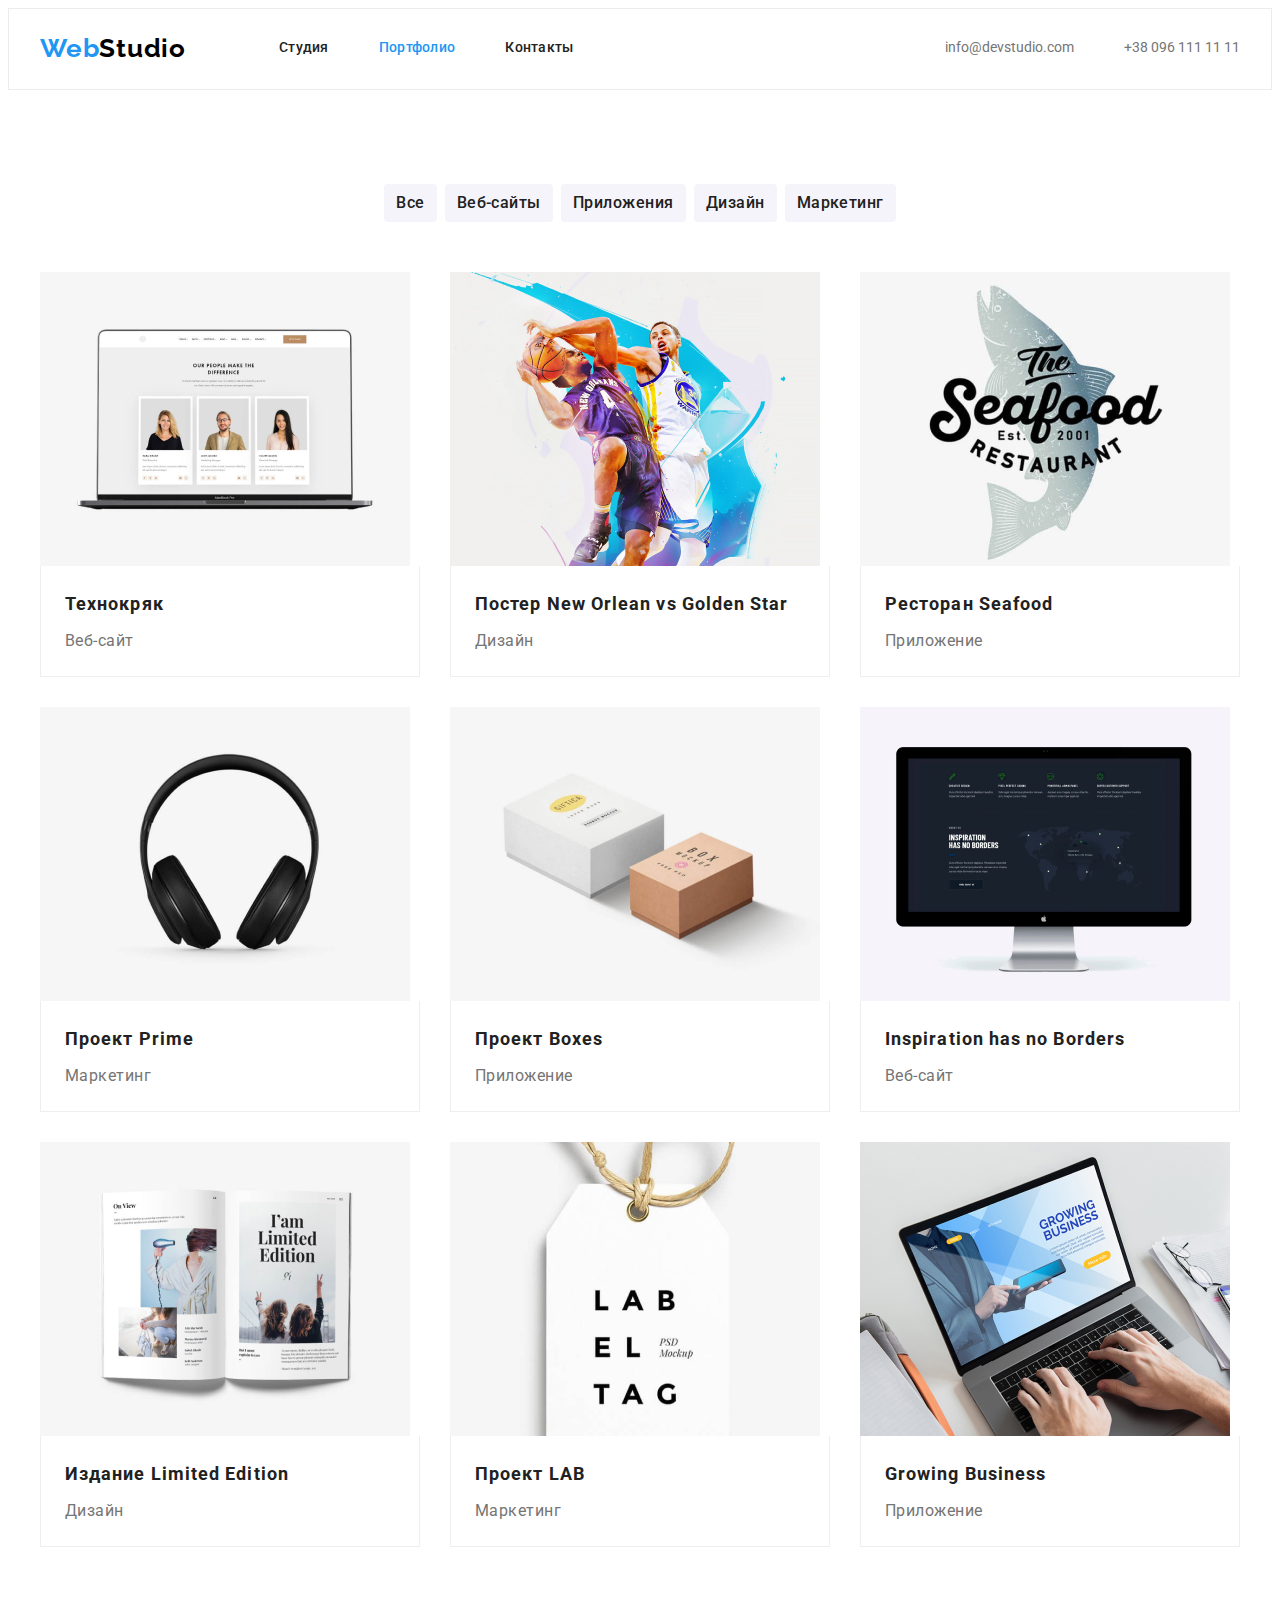
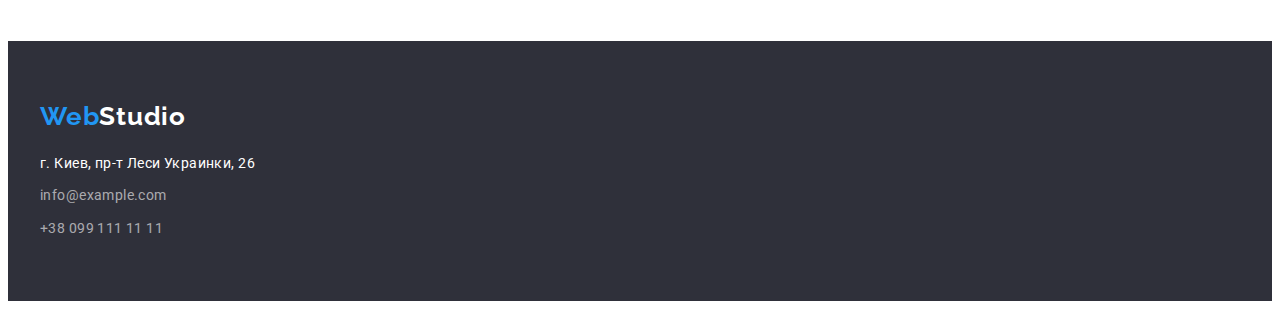
==== portfolio.html @ 182d0e8b "Склоровал репозиторий" ====
<!DOCTYPE html>
<html lang="en">
<head>
    <meta charset="UTF-8">
    <meta http-equiv="X-UA-Compatible" content="IE=edge">
    <meta name="viewport" content="width=device-width, initial-scale=1.0">
    <title>Портфолио</title>
    <link rel="preconnect" href="https://fonts.gstatic.com">
    <link href="https://fonts.googleapis.com/css2?family=Raleway:wght@700&family=Roboto:wght@400;500;700;900&display=swap"
        rel="stylesheet">
    <link rel="stylesheet" href="https://cdnjs.cloudflare.com/ajax/libs/modern-normalize/1.0.0/modern-normalize.min.css"
        integrity="sha512-ISS7cAi1PEhQ8jnbJpJZMd29NlhNj4AWYyLOSp2CE/CsHxTCu+r+t0D2yoJudVrd0/8fTVPUVDzY5Tvli75u/g=="
        crossorigin="anonymous" />
    <link rel="stylesheet" href="./css/style.css">
</head>
<body>
    <!-- Шапка сайта -->
    <header class="header">
        <div class="container">
            <a href="" lang="en" class="logo tex-dec"><span class="web-logo">Web</span>Studio</a>
            <ul class="site-nav list">
                <li class="nav-item">
                    <a href="./index.html" class="link tex-dec ">Студия</a>
                </li>
                <li class="nav-item">
                    <a href="./portfolio.html" class="link tex-dec current">Портфолио</a>
                </li>
                <li class="nav-item">
                    <a href="" class="link tex-dec">Контакты</a>
                </li>
            </ul>
            <ul class="site-nav list contact">
                <li class="contact-mail">
                    <a href="mailto:info@devstudio.com" class="contact-link tex-dec">info@devstudio.com</a>
                </li>
                <li class="contact-tel">
                    <a href="tel:+380961111111" class="contact-link tex-dec">+38 096 111 11 11</a>
                </li>
            </ul>
        </div>
    </header>

<!-- Варинты для портфолио -->

        <section class="section portf-list">
            <h1 class="visually-hidden">portfolio</h1>
        <div class="container">
            <ul class="btn list">
                <li class="btn-nav">
                    <button type="button" class="modul-button">Все</button>
                </li>
                <li class="btn-nav">
                    <button type="button" class="modul-button">Веб-сайты</button>
                </li>
                <li class="btn-nav">
                    <button type="button" class="modul-button">Приложения</button>
                </li>
                <li class="btn-nav">
                    <button type="button" class="modul-button">Дизайн</button>
                </li>
                <li class="btn-nav">
                    <button type="button" class="modul-button">Маркетинг</button>
                </li>
            </ul>

            <ul class="portfolio list">
                <li class="portfolio-nav">
                    <a href="" class="portfolio-block tex-dec">
                        <img class="portfolio-photo" src="./img/portfolio-img-1.jpg" alt="изображение интернет дизайна" width="370" height="294">
                    <div class="portfolio-content">
                        <h2 class="portfolio-title tex-dec">Технокряк</h2>
                    <p class="portfolio-text">Веб-сайт</p>
                    </div>
                </a>
                </li>
                <li class="portfolio-nav">
                    <a href="" class="portfolio-block tex-dec">
                        <img class="portfolio-photo" src="./img/portfolio-img-2.jpg" alt="постер с баскетбольными игроками" width="370" height="294">
                    <div class="portfolio-content">
                        <h2 class="portfolio-title">Постер New Orlean vs Golden Star</h2>
                    <p class="portfolio-text">Дизайн</p>
                    </div>
                </a>
                </li>
                <li class="portfolio-nav">
                    <a href="" class="portfolio-block tex-dec">
                        <img class="portfolio-photo" src="./img/portfolio-img-3.jpg" alt="логотип ресторана с морепродуктами" width="370" height="294">
                    <div class="portfolio-content">
                        <h2 class="portfolio-title">Ресторан Seafood</h2>
                    <p class="portfolio-text">Приложение</p>
                    </div>
                </a>
                </li>
                <li class="portfolio-nav">
                    <a href="" class="portfolio-block tex-dec">
                        <img class="portfolio-photo" src="./img/portfolio-img-4.jpg" alt="наушники" width="370" height="294">
                    <div class="portfolio-content">
                        <h2 class="portfolio-title">Проект Prime</h2>
                    <p class="portfolio-text">Маркетинг</p>
                    </div>
                </a>
                </li>
                <li class="portfolio-nav">
                    <a href="" class="portfolio-block tex-dec">
                        <img class="portfolio-photo" src="./img/portfolio-img-5.jpg" alt="2 коробки" width="370" height="294">
                    <div class="portfolio-content">
                        <h2 class="portfolio-title">Проект Boxes</h2>
                    <p class="portfolio-text">Приложение</p>
                    </div>
                </a>
                </li>
                <li class="portfolio-nav">
                    <a href="" class="portfolio-block tex-dec">
                        <img class="portfolio-photo" src="./img/portfolio-img-6.jpg" alt="Мак с сайтом на мониторе" width="370" height="294">
                    <div class="portfolio-content">
                        <h2 class="portfolio-title">Inspiration has no Borders</h2>
                    <p class="portfolio-text">Веб-сайт</p>
                    </div>
                </a>
                </li>
                <li class="portfolio-nav">
                    <a href="" class="portfolio-block tex-dec">
                        <img class="portfolio-photo" src="./img/portfolio-img-7.jpg" alt="Открытый журнал" width="370" height="294">
                    <div class="portfolio-content">
                        <h2 class="portfolio-title">Издание Limited Edition</h2>
                    <p class="portfolio-text">Дизайн</p>
                    </div>
                </a>
                </li>
                <li class="portfolio-nav">
                    <a href="" class="portfolio-block tex-dec">
                        <img class="portfolio-photo" src="./img/portfolio-img-8.jpg" alt="чайный пакетик" width="370" height="294">
                    <div class="portfolio-content">
                        <h2 class="portfolio-title">Проект LAB</h2>
                    <p class="portfolio-text">Маркетинг</p>
                    </div>
                </a>
                </li>
                <li class="portfolio-nav">
                    <a href="" class="portfolio-block tex-dec">
                        <img class="portfolio-photo" src="./img/portfolio-img-9.jpg" alt="чувак делает вид что работает" width="370" height="294">
                    <div class="portfolio-content">
                        <h2 class="portfolio-title">Growing Business</h2>
                    <p class="portfolio-text">Приложение</p>
                    </div>
                </a>
                </li>
            </ul>
            </div>
        </section>

            <!--Подвал-->
<footer class="footer">
    <div class="container">
        <a href="" class="logos tex-dec"><span class="web-logo">Web</span>Studio</a>
        <address class="adress">
            <ul class="contact-list list">
                <li class="contact-list-item">
                    <a class="contact-list-link map tex-dec" href="https://goo.gl/maps/rh8sfNCxcXQrw9LQ6"
                        target="_blank" rel="norefrrer noopener">г. Киев, пр-т Леси Украинки, 26</a>
                </li>
                <li class="contact-list-item">
                    <a class="contact-list-link tex-dec" href="mailto:info@example.com">info@example.com</a>
                </li>
                <li class="contact-list-item">
                    <a class="contact-list-link tex-dec" href="tel:+380991111111">+38 099 111 11 11</a>
                </li>
            </ul>
        </address>
    </div>
</footer>
</body>
</html>
---- css/style.css ----
:root {
  --main-font: "Roboto", sans-serif;
  --logo-font: "Raleway", sans-serif;
  --prymari-text-color: #757575;
  --title-text-color: #212121;
  --focus-color: #2196f3;
  --main-bgc: #ffffff;
  --black-color: #000000;
  --footer-bgc: #2f303a;
  --team-selection-bgc: #f5f4fa;
}

body {
  font-family: var(--main-font);
  font-style: normal;
  font-size: 14px;
  line-height: 1.14;
  color: var(--prymari-text-color);
}

h1,
h2,
h3,
h4,
h5,
h6,
p {
  margin: 0;
}

ul,
ol {
  margin: 0;
  padding: 0;
}

img {
  display: block;
  max-width: 100%;
  height: auto;
}

.visually-hidden {
  position: absolute !important;
  clip: rect(1px 1px 1px 1px); /* IE6, IE7 */
  clip: rect(1px, 1px, 1px, 1px);
  padding: 0 !important;
  border: 0 !important;
  height: 1px !important;
  width: 1px !important;
  overflow: hidden;
}

.list {
  list-style: none;
}

.tex-dec {
  text-decoration: none;
}

.adress {
  font-style: normal;
}

.container {
  width: 1200px;
  margin: 0 auto;
  padding-left: 15px;
  padding-right: 15px;
}

/* ================  Навигация по сайту ================ */

.header {
  padding-top: 24px;
  padding-bottom: 25px;
  border: 1px solid #ececec;
}

.header .container {
  display: flex;
  align-items: center;
}

.web-logo {
  color: var(--focus-color);
  font-family: var(--logo-font);
}

.logo {
  margin-right: 93px;

  font-family: var(--logo-font);
  font-weight: 700;
  font-size: 26px;
  line-height: 1.19;
  letter-spacing: 0.03em;
  color: var(--black-color);
}

.site-nav {
  display: flex;
  align-items: center;
}

.site-nav .link {
  font-family: var(--main-font);
  font-weight: 500;
  letter-spacing: 0.02em;
  color: var(--title-text-color);
}

.site-nav .link:hover,
.site-nav .link:focus {
  color: var(--focus-color);
}

.site-nav .link.current {
  color: var(--focus-color);
}

.nav-item:not(:last-child) {
  margin-right: 50px;
}

.container .contact {
  margin-left: auto;
}

.link {
  padding-top: 32px;
  padding-bottom: 32px;
}

.contact-mail {
  margin-right: 50px;
}

.contact-link {
  color: var(--prymari-text-color);
}

.contact-link:hover,
.contact-link:focus {
  color: var(--focus-color);
}

.contact-list-link:hover,
.contact-list-link:focus {
  color: var(--focus-color);
}

/* ================  Навигация по сайту END ================ */

/* ================  Обложка ================ */

.hero {
  background: var(--footer-bgc);
  text-align: center;
  padding-bottom: 200px;
  padding-top: 200px;
}

.hero-theme {
  padding-right: 300px;
  padding-left: 300px;
}

.hero-title {
  margin-bottom: 40px;

  font-family: var(--main-font);
  font-weight: 900;
  font-size: 44px;
  line-height: 1.36;
  text-align: center;
  letter-spacing: 0.06em;
  color: var(--main-bgc);
}

.button {
  display: block;
  min-width: 136px;
  border-radius: 4px;
  padding: 10px 32px;
  margin: auto;

  font-family: var(--main-font);
  cursor: pointer;
  font-weight: 700;
  font-size: 16px;
  line-height: 1.18;
  align-items: center;
  text-align: center;
  letter-spacing: 0.06em;
  cursor: pointer;
  color: var(--main-bgc);
  background-color: var(--focus-color);
}
/* ================  Конец обложки ================ */

/* ================  Описание работы ================ */

.selection {
  padding-top: 94px;
  padding-bottom: 94px;
}

.features-list {
  display: flex;
  flex-wrap: wrap;
  /* margin-top: -30px;
  margin-left: -30px; */
}

.features-item:not(:last-child) {
  margin-right: 30px;
}

.featuers-item {
  flex-basis: calc(100% / 4 - 30px);
  margin-top: 30px;
  margin-left: 30px;
  max-width: 270px;
  height: auto;
}

.features-list .title {
  margin-bottom: 10px;
  max-width: 270px;

  font-family: var(--main-font);
  font-weight: 700;
  letter-spacing: 0.03em;
  text-transform: uppercase;
  color: var(--title-text-color);
}

.features-list .title-text {
  max-width: 270px;
  font-family: var(--main-font);
  font-weight: 400;
  line-height: 1.71;
  letter-spacing: 0.03em;
}

/* ================ КОНЕЦ описание работы ================ */

.work-img {
  padding-bottom: 94px;
}

.work-list {
  display: flex;
  margin-right: -30px;
  margin-top: -30px;
}

.work-item {
  margin-right: 30px;
  margin-top: 30px;
}

.second-title {
  margin-bottom: 50px;

  font-family: var(--main-font);
  font-weight: 700;
  font-size: 36px;
  line-height: 1.17;
  text-align: center;
  letter-spacing: 0.03em;
  color: var(--title-text-color);
}
/* ================ Team Selection ================ */
.team-section {
  display: flex;
  padding-top: 94px;
  padding-bottom: 94px;
  background: var(--team-selection-bgc);
}

.team {
  display: flex;
  text-align: center;
  margin-left: -30px;
  margin-top: -30px;
}
.worker {
  flex-basis: calc(100% / 4 - 30px);
  margin-left: 30px;
  margin-top: 30px;
  background: var(--main-bgc);
  box-shadow: 0px 1px 3px rgba(0, 0, 0, 0.12), 0px 1px 1px rgba(0, 0, 0, 0.14),
    0px 2px 1px rgba(0, 0, 0, 0.2);
}

.worker-info {
  padding-top: 30px;
  padding-bottom: 30px;
}

.worker-name {
  margin-bottom: 10px;

  font-family: var(--main-font);
  font-weight: 500;
  font-size: 16px;
  line-height: 1.19;
  letter-spacing: 0.03em;
  color: var(--title-text-color);
}

.worker-specialty {
  font-family: var(--main-font);
  font-weight: 400;
  font-size: 16px;
  line-height: 1.19;
  letter-spacing: 0.03em;
}
/* ================ КОНЕЦ Team Selection ================ */

/* ================   Footer ================ */
.footer {
  background: var(--footer-bgc);
  padding-top: 60px;
  padding-bottom: 60px;
}
.footer .container {
  flex-direction: column;
}

.adress {
  margin-top: 20px;
}

.logos {
  font-family: var(--logo-font);
  font-weight: 700;
  font-size: 26px;
  line-height: 1.19;
  letter-spacing: 0.03em;
  color: var(--main-bgc);
}
.contact-list-item .map {
  font-family: var(--main-font);
  font-weight: 400;
  line-height: 1.71;
  letter-spacing: 0.03em;
  color: var(--main-bgc);
}

.contact-list-item:not(:last-child) {
  margin-bottom: 9px;
}

.contact-list-link {
  font-family: var(--main-font);
  font-weight: 400;
  line-height: 1.71;
  letter-spacing: 0.03em;
  color: rgba(255, 255, 255, 0.6);
}

/* ================ КОНЕЦ Footer ================ */

/* ================ Portfolio ================ */
.portf-list {
  padding-top: 94px;
  padding-bottom: 94px;
}

.btn {
  display: flex;
  justify-content: center;
  margin-bottom: 50px;
}

.btn-nav:not(:last-child) {
  margin-right: 8px;
  display: block;
}

.modul-button {
  padding: 6px 12px;
  border-radius: 4px;

  font-family: var(--main-font);
  font-weight: 500;
  font-size: 16px;
  line-height: 1.62;
  text-align: center;
  letter-spacing: 0.03em;

  color: var(--title-text-color);
  background: var(--team-selection-bgc);
  border: none;
}

.modul-button:hover,
.modul-button:focus {
  cursor: pointer;
  color: var(--main-bgc);
  background-color: var(--focus-color);
}

.portfolio {
  display: flex;
  flex-wrap: wrap;
  margin-left: -30px;
  margin-top: -30px;
}

.portfolio-nav {
  flex-basis: calc(100% / 3 - 30px);
  margin-left: 30px;
  margin-top: 30px;
}

.portfolio-block {
  display: block;
}

.portfolio-content {
  padding: 20px 24px 20px 24px;
  border: 1px solid #eeeeee;
  box-sizing: border-box;
  border-top: none;
}

.portfolio .portfolio-title {
  margin-bottom: 4px;

  font-family: var(--main-font);
  font-weight: 700;
  font-size: 18px;
  line-height: 2;
  letter-spacing: 0.06em;
  color: var(--title-text-color);
}

.portfolio .portfolio-text {
  font-family: var(--main-font);
  font-weight: 400;
  font-size: 16px;
  line-height: 1.87;
  letter-spacing: 0.03em;
  color: var(--prymari-text-color);
}
/* ================  КОНЕЦ ОСНОВНОЙ СТРАНИЦЕ ================ */

/* ================ КОНЕЦ Portfolio ================ */
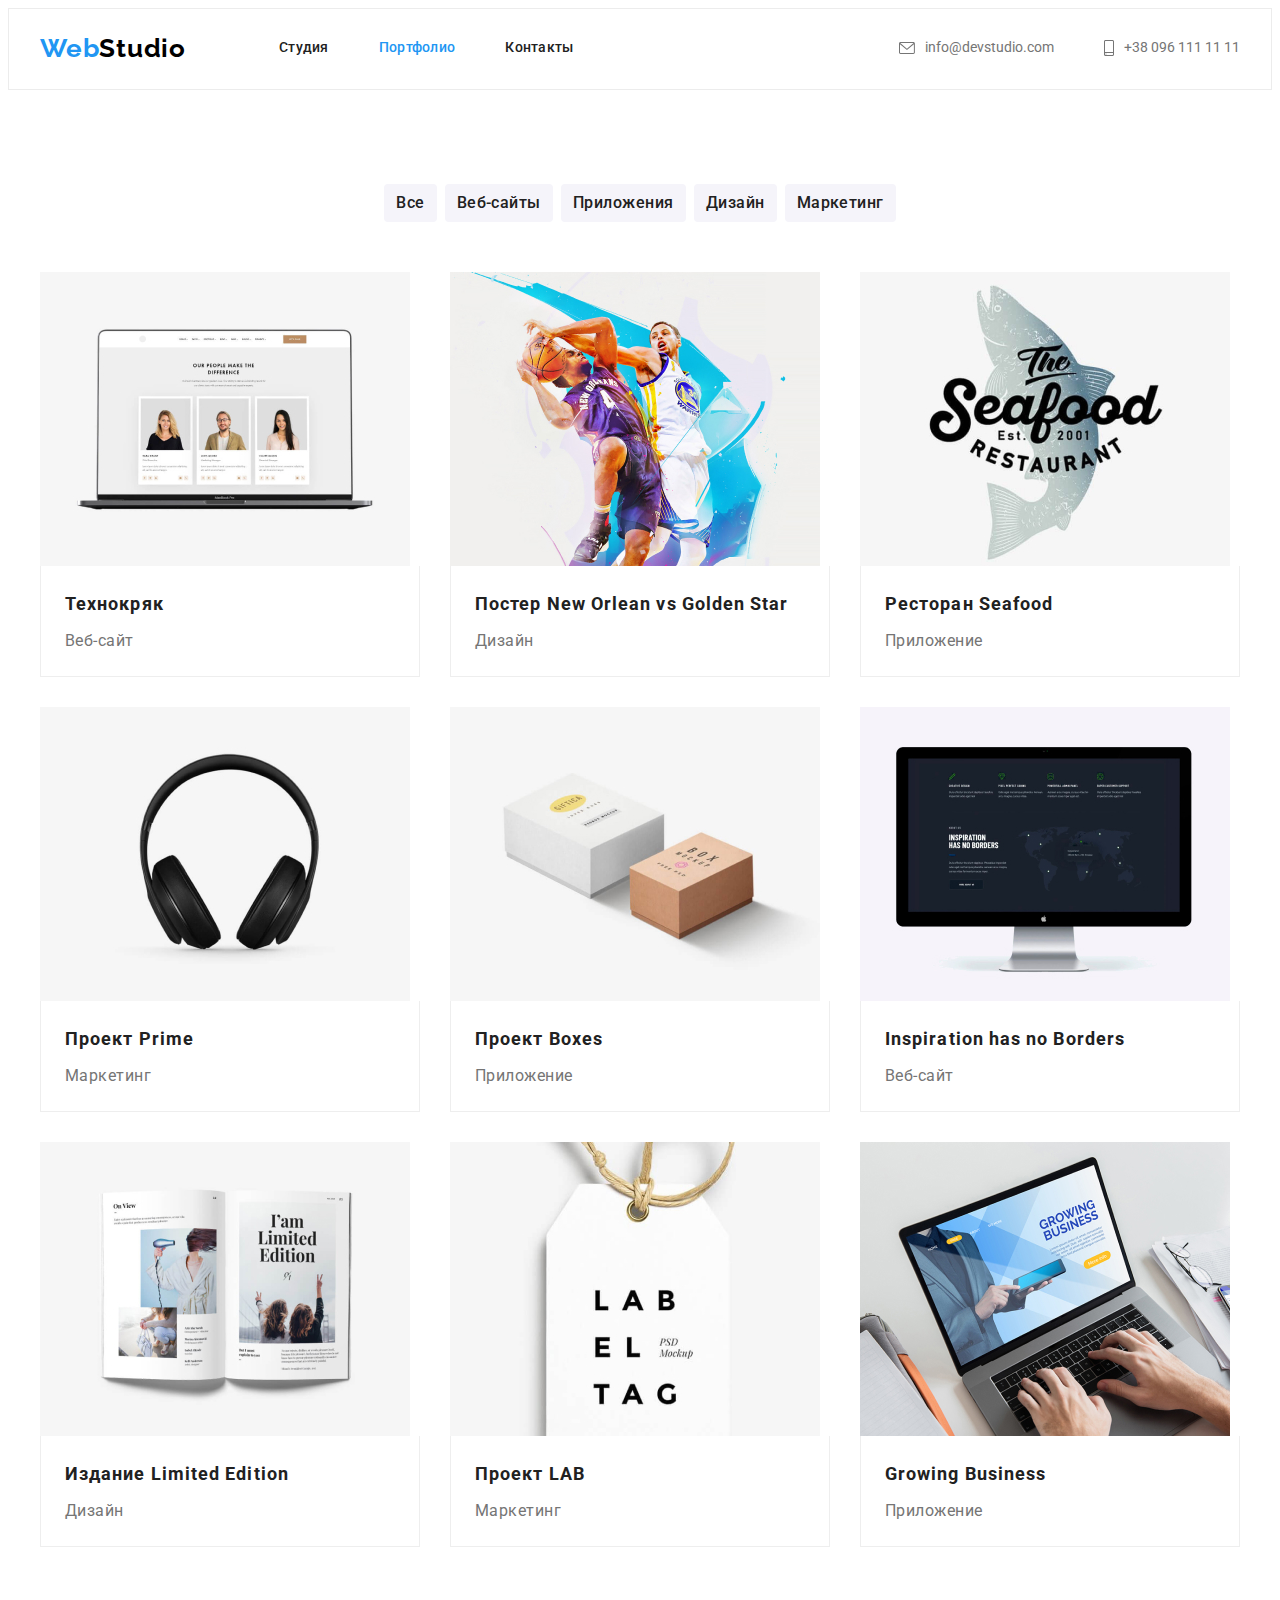
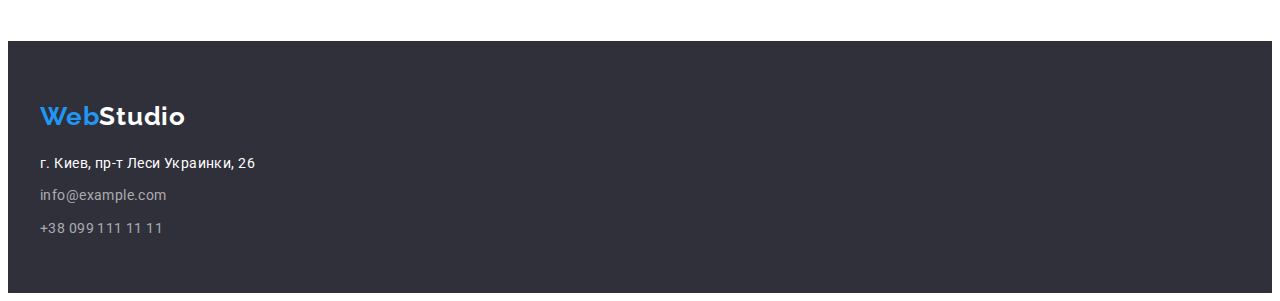
==== commit 80f1375b: "Декоративные эффекты и элементы" ====
--- a/portfolio.html
+++ b/portfolio.html
@@ -20,7 +20,7 @@
             <a href="" lang="en" class="logo tex-dec"><span class="web-logo">Web</span>Studio</a>
             <ul class="site-nav list">
                 <li class="nav-item">
-                    <a href="./index.html" class="link tex-dec ">Студия</a>
+                    <a href="" class="link tex-dec">Студия</a>
                 </li>
                 <li class="nav-item">
                     <a href="./portfolio.html" class="link tex-dec current">Портфолио</a>
@@ -31,10 +31,20 @@
             </ul>
             <ul class="site-nav list contact">
                 <li class="contact-mail">
-                    <a href="mailto:info@devstudio.com" class="contact-link tex-dec">info@devstudio.com</a>
+                    <a href="mailto:info@devstudio.com" class="contact-link tex-dec">
+                        <svg class="mail_img">
+                            <use href="./img/sprite.svg#icon-mail" width="16" hight="12"></use>
+                        </svg>
+                        info@devstudio.com
+                    </a>
                 </li>
                 <li class="contact-tel">
-                    <a href="tel:+380961111111" class="contact-link tex-dec">+38 096 111 11 11</a>
+                    <a href="tel:+380961111111" class="contact-link tex-dec">
+                        <svg class="phone_img">
+                            <use href="./img/sprite.svg#icon-smartphone" width="10" hight="16"></use>
+                        </svg>
+                        +38 096 111 11 11
+                    </a>
                 </li>
             </ul>
         </div>
--- a/css/style.css
+++ b/css/style.css
@@ -133,11 +133,37 @@
   padding-bottom: 32px;
 }
 
+.mail_img {
+  width: 16px;
+  height: 12px;
+  margin-right: 10px;
+  fill: var(--prymari-text-color);
+}
+
+.contact-mail:hover .mail_img,
+.contact-mail:focus .mail_img {
+  fill: var(--focus-color);
+}
+
+.phone_img {
+  width: 10px;
+  height: 16px;
+  margin-right: 10px;
+  fill: var(--prymari-text-color);
+}
+
+.contact-link:hover .phone_img,
+.contact-link:focus .phone_img {
+  fill: var(--focus-color);
+}
+
 .contact-mail {
   margin-right: 50px;
 }
 
 .contact-link {
+  display: flex;
+  align-items: center;
   color: var(--prymari-text-color);
 }
 
@@ -160,6 +186,15 @@
   text-align: center;
   padding-bottom: 200px;
   padding-top: 200px;
+  max-width: 1600px;
+  background-image: linear-gradient(
+      rgba(47, 48, 58, 0.4),
+      rgba(47, 48, 58, 0.4)
+    ),
+    url("../img/bg.jpg");
+  background-repeat: no-repeat;
+  background-position: center;
+  background-size: cover;
 }
 
 .hero-theme {
@@ -209,6 +244,7 @@
 
 .features-list {
   display: flex;
+  align-items: center;
   flex-wrap: wrap;
   /* margin-top: -30px;
   margin-left: -30px; */
@@ -216,6 +252,22 @@
 
 .features-item:not(:last-child) {
   margin-right: 30px;
+}
+
+.features-img {
+  display: flex;
+  align-items: center;
+  justify-content: center;
+  margin-bottom: 30px;
+  width: 270px;
+  height: 120px;
+  background: var(--team-selection-bgc);
+  border-radius: 4px;
+}
+
+.features-icon {
+  width: 70px;
+  height: 70px;
 }
 
 .featuers-item {
@@ -273,6 +325,7 @@
   letter-spacing: 0.03em;
   color: var(--title-text-color);
 }
+
 /* ================ Team Selection ================ */
 .team-section {
   display: flex;
@@ -313,13 +366,119 @@
 }
 
 .worker-specialty {
+  margin-bottom: 15px;
   font-family: var(--main-font);
   font-weight: 400;
   font-size: 16px;
   line-height: 1.19;
   letter-spacing: 0.03em;
 }
+
+.social-list {
+  display: flex;
+  align-items: center;
+  justify-content: space-between;
+  margin-right: 30px;
+  margin-left: 30px;
+}
+
+.social-list-link {
+  display: flex;
+  align-items: center;
+  justify-content: center;
+  width: 44px;
+  height: 44px;
+  border-radius: 50%;
+}
+
+.social-list-icon {
+  width: 20px;
+  height: 20px;
+}
+
+.social-list-link:hover,
+.social-list-link:focus {
+  background-color: var(--focus-color);
+}
+
+.social-list-link:hover .social-list-icon,
+.social-list-link:focus .social-list-icon {
+  fill: var(--main-bgc);
+}
 /* ================ КОНЕЦ Team Selection ================ */
+/* ================ CLIENTS ================ */
+
+.clients {
+  padding-top: 94px;
+  padding-bottom: 94px;
+}
+
+.clients-title {
+  margin-bottom: 50px;
+  font-family: var(--main-font);
+  font-weight: 700;
+  font-size: 36px;
+  line-height: 1.16;
+  text-align: center;
+  letter-spacing: 0.03em;
+  color: var(--title-text-color);
+}
+
+.clients-list {
+  display: flex;
+  align-items: center;
+  justify-content: space-between;
+}
+
+.clients-list-link {
+  display: flex;
+  align-items: center;
+  justify-content: center;
+  width: 170px;
+  height: 90px;
+  border: 1px solid #afb1b8;
+  box-sizing: border-box;
+  border-radius: 4px;
+  fill: #afb1b8;
+}
+
+.clients-list-link:hover,
+.clients-list-link:focus {
+  border-color: var(--focus-color);
+  fill: var(--focus-color);
+}
+
+.clients-list-icon1 {
+  width: 44px;
+  height: 49px;
+}
+
+.clients-list-icon2 {
+  width: 40px;
+  height: 52px;
+}
+
+.clients-list-icon3 {
+  width: 41px;
+  height: 42px;
+}
+
+.clients-list-icon4 {
+  width: 80px;
+  height: 42px;
+}
+
+.clients-list-icon5 {
+  width: 59px;
+  height: 47px;
+}
+
+.clients-list-icon6 {
+  width: 88px;
+  height: 45px;
+}
+
+/* ================ КОНЕЦ CLIENTS ================ */
 
 /* ================   Footer ================ */
 .footer {
@@ -333,6 +492,8 @@
 
 .adress {
   margin-top: 20px;
+  width: 231px;
+  height: 81px;
 }
 
 .logos {
@@ -361,6 +522,49 @@
   line-height: 1.71;
   letter-spacing: 0.03em;
   color: rgba(255, 255, 255, 0.6);
+}
+
+/* .invite {
+  width: 206px;
+  height: 80px;
+} */
+
+.invite-title {
+  /* margin-bottom: 20px; */
+  font-family: var(--main-font);
+  font-weight: 700;
+  font-size: 14px;
+  line-height: 1.14;
+  letter-spacing: 0.03em;
+  color: var(--main-bgc);
+}
+
+.soc-list {
+  display: flex;
+  align-items: center;
+  margin-right: 30px;
+  margin-left: 30px;
+}
+
+.soc-list-link {
+  display: flex;
+  align-items: center;
+  justify-content: center;
+  width: 44px;
+  height: 44px;
+  border-radius: 50%;
+  background: rgba(255, 255, 255, 0.1);
+  fill: var(--main-bgc);
+}
+
+.soc-list-icon {
+  width: 20px;
+  height: 20px;
+}
+
+.soc-list-link:hover,
+.soc-list-link:focus {
+  background-color: var(--focus-color);
 }
 
 /* ================ КОНЕЦ Footer ================ */
@@ -418,6 +622,12 @@
   margin-top: 30px;
 }
 
+.portfolio-nav:hover,
+.portfolio-nav:focus {
+  box-shadow: 0px 1px 1px rgba(0, 0, 0, 0.12), 0px 4px 4px rgba(0, 0, 0, 0.06),
+    1px 4px 6px rgba(0, 0, 0, 0.16);
+}
+
 .portfolio-block {
   display: block;
 }
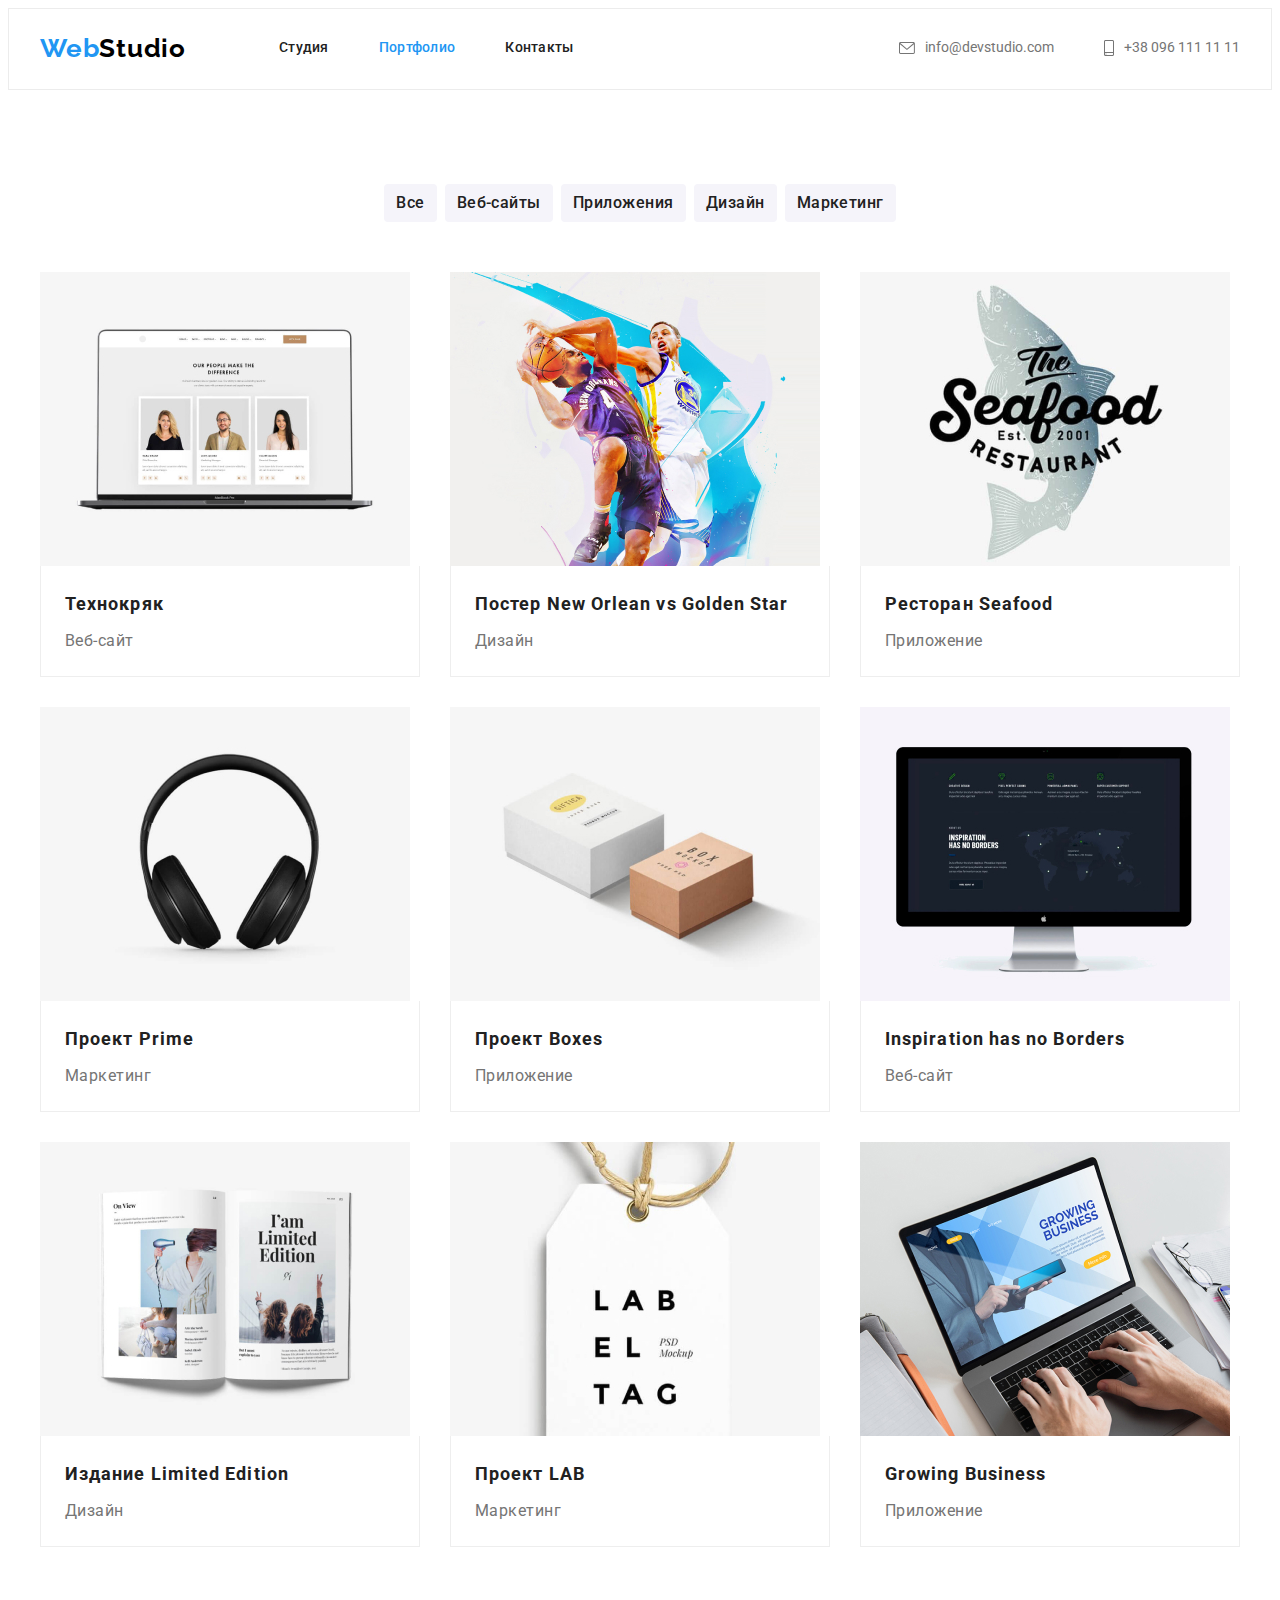
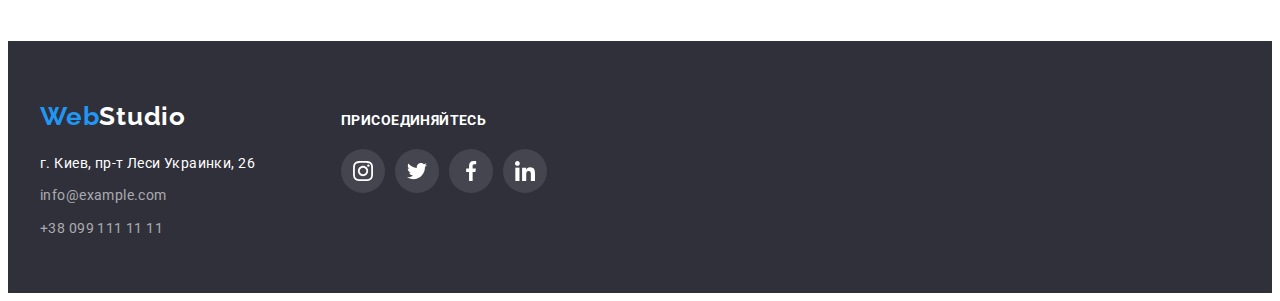
==== commit adcc9212: "Добавил соц.сылки в подвал" ====
--- a/portfolio.html
+++ b/portfolio.html
@@ -20,7 +20,7 @@
             <a href="" lang="en" class="logo tex-dec"><span class="web-logo">Web</span>Studio</a>
             <ul class="site-nav list">
                 <li class="nav-item">
-                    <a href="" class="link tex-dec">Студия</a>
+                    <a href="./index.html" class="link tex-dec">Студия</a>
                 </li>
                 <li class="nav-item">
                     <a href="./portfolio.html" class="link tex-dec current">Портфолио</a>
@@ -162,21 +162,57 @@
             <!--Подвал-->
 <footer class="footer">
     <div class="container">
-        <a href="" class="logos tex-dec"><span class="web-logo">Web</span>Studio</a>
-        <address class="adress">
-            <ul class="contact-list list">
-                <li class="contact-list-item">
-                    <a class="contact-list-link map tex-dec" href="https://goo.gl/maps/rh8sfNCxcXQrw9LQ6"
-                        target="_blank" rel="norefrrer noopener">г. Киев, пр-т Леси Украинки, 26</a>
-                </li>
-                <li class="contact-list-item">
-                    <a class="contact-list-link tex-dec" href="mailto:info@example.com">info@example.com</a>
-                </li>
-                <li class="contact-list-item">
-                    <a class="contact-list-link tex-dec" href="tel:+380991111111">+38 099 111 11 11</a>
-                </li>
-            </ul>
-        </address>
+        <div class="adres-container">
+            <a href="" class="logos tex-dec"><span class="web-logo">Web</span>Studio</a>
+            <address class="adress">
+                <ul class="contact-list list">
+                    <li class="contact-list-item">
+                        <a class="contact-list-link map tex-dec" href="https://goo.gl/maps/rh8sfNCxcXQrw9LQ6"
+                            target="_blank" rel="norefrrer noopener">г. Киев, пр-т Леси Украинки, 26</a>
+                    </li>
+                    <li class="contact-list-item">
+                        <a class="contact-list-link tex-dec" href="mailto:info@example.com">info@example.com</a>
+                    </li>
+                    <li class="contact-list-item">
+                        <a class="contact-list-link tex-dec" href="tel:+380991111111">+38 099 111 11 11</a>
+                    </li>
+                </ul>
+            </address>
+        </div>
+
+        <div class="invite">
+            <b class="invite-title">ПРИСОЕДИНЯЙТЕСЬ</b>
+            <ul class="soc-list list">
+                <li class="soc-list-item">
+                    <a href="" class="soc-list-link">
+                        <svg class="soc-list-icon">
+                            <use href="./img/sprite.svg#instagram" width="20" hight="20"></use>
+                        </svg>
+                    </a>
+                </li>
+                <li class="soc-list-item">
+                    <a href="" class="soc-list-link">
+                        <svg class="soc-list-icon">
+                            <use href="./img/sprite.svg#twitter" width="20" hight="20"></use>
+                        </svg>
+                    </a>
+                </li>
+                <li class="soc-list-item">
+                    <a href="" class="soc-list-link">
+                        <svg class="soc-list-icon">
+                            <use href="./img/sprite.svg#facebook" width="20" hight="20"></use>
+                        </svg>
+                    </a>
+                </li>
+                <li class="soc-list-item">
+                    <a href="" class="soc-list-link">
+                        <svg class="soc-list-icon">
+                            <use href="./img/sprite.svg#linkedin" width="20" hight="20"></use>
+                        </svg>
+                    </a>
+                </li>
+            </ul>
+        </div>
     </div>
 </footer>
 </body>
--- a/css/style.css
+++ b/css/style.css
@@ -487,7 +487,12 @@
   padding-bottom: 60px;
 }
 .footer .container {
-  flex-direction: column;
+  display: flex;
+  align-items: baseline;
+}
+
+.adres-container {
+  margin-right: 70px;
 }
 
 .adress {
@@ -504,6 +509,12 @@
   letter-spacing: 0.03em;
   color: var(--main-bgc);
 }
+
+.contact-list {
+  width: 231px;
+  height: 81px;
+}
+
 .contact-list-item .map {
   font-family: var(--main-font);
   font-weight: 400;
@@ -524,13 +535,15 @@
   color: rgba(255, 255, 255, 0.6);
 }
 
-/* .invite {
+.invite {
   width: 206px;
   height: 80px;
-} */
+}
 
 .invite-title {
-  /* margin-bottom: 20px; */
+  display: flex;
+  align-items: center;
+  margin-bottom: 20px;
   font-family: var(--main-font);
   font-weight: 700;
   font-size: 14px;
@@ -542,8 +555,7 @@
 .soc-list {
   display: flex;
   align-items: center;
-  margin-right: 30px;
-  margin-left: 30px;
+  justify-content: space-between;
 }
 
 .soc-list-link {
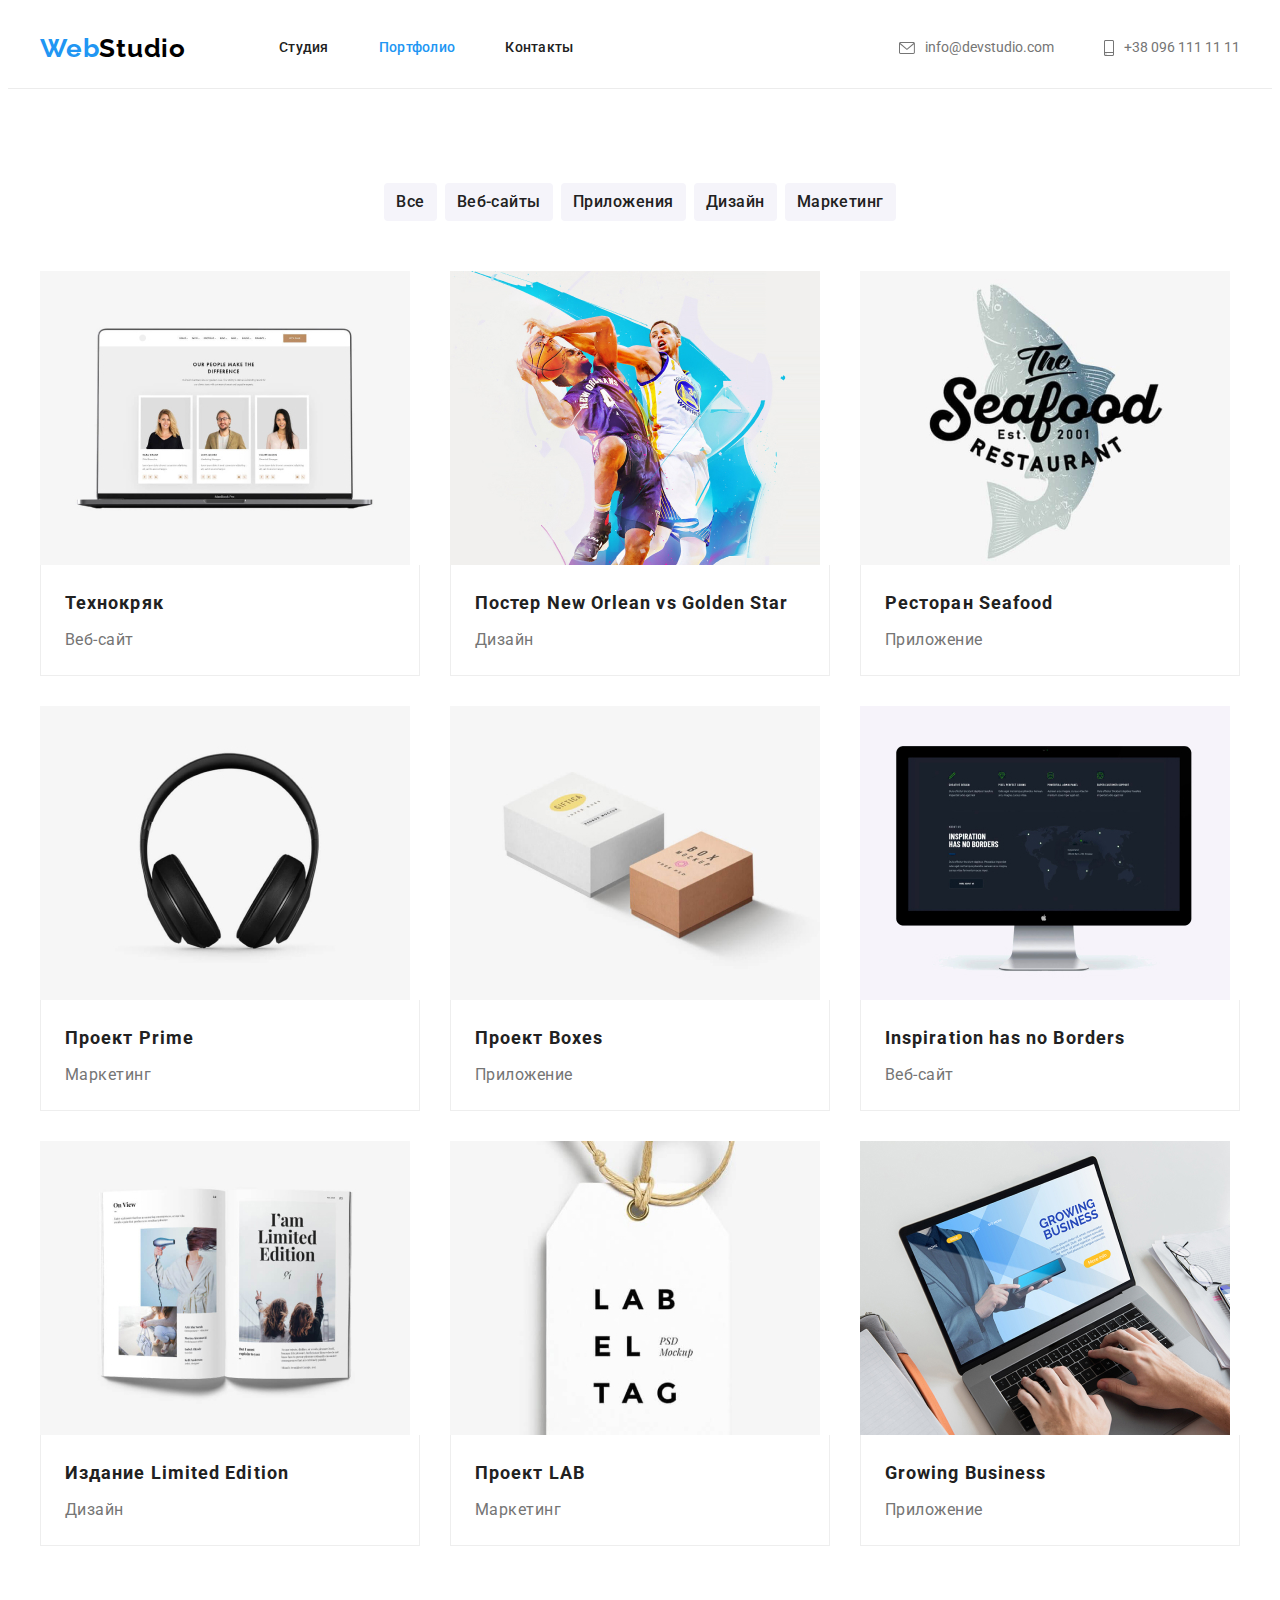
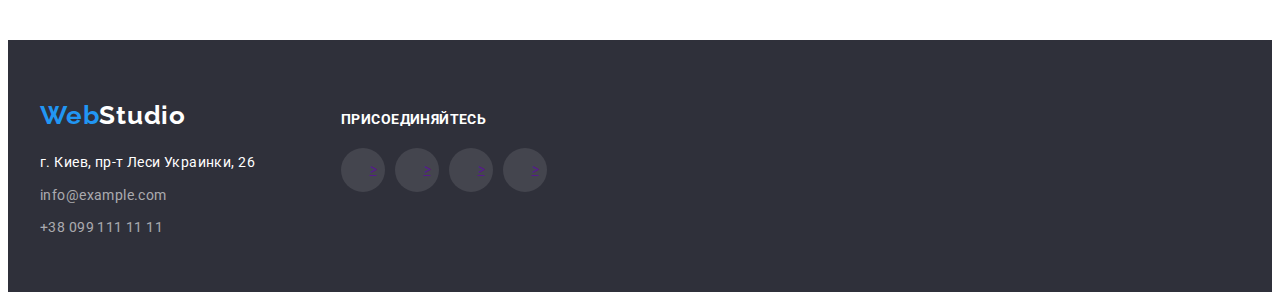
==== commit df731724: "test" ====
--- a/portfolio.html
+++ b/portfolio.html
@@ -185,29 +185,29 @@
             <ul class="soc-list list">
                 <li class="soc-list-item">
                     <a href="" class="soc-list-link">
-                        <svg class="soc-list-icon">
-                            <use href="./img/sprite.svg#instagram" width="20" hight="20"></use>
-                        </svg>
-                    </a>
-                </li>
-                <li class="soc-list-item">
-                    <a href="" class="soc-list-link">
-                        <svg class="soc-list-icon">
-                            <use href="./img/sprite.svg#twitter" width="20" hight="20"></use>
-                        </svg>
-                    </a>
-                </li>
-                <li class="soc-list-item">
-                    <a href="" class="soc-list-link">
-                        <svg class="soc-list-icon">
-                            <use href="./img/sprite.svg#facebook" width="20" hight="20"></use>
-                        </svg>
-                    </a>
-                </li>
-                <li class="soc-list-item">
-                    <a href="" class="soc-list-link">
-                        <svg class="soc-list-icon">
-                            <use href="./img/sprite.svg#linkedin" width="20" hight="20"></use>
+                        <svg class="soc-list-icon" width="20" hight="20"></svg>>
+                            <use href="./img/sprite.svg#instagram"></use>
+                        </svg>
+                    </a>
+                </li>
+                <li class="soc-list-item">
+                    <a href="" class="soc-list-link">
+                        <svg class="soc-list-icon" width="20" hight="20"></svg>>
+                            <use href="./img/sprite.svg#twitter"></use>
+                        </svg>
+                    </a>
+                </li>
+                <li class="soc-list-item">
+                    <a href="" class="soc-list-link">
+                        <svg class="soc-list-icon" width="20" hight="20"></svg>>
+                            <use href="./img/sprite.svg#facebook"></use>
+                        </svg>
+                    </a>
+                </li>
+                <li class="soc-list-item">
+                    <a href="" class="soc-list-link">
+                        <svg class="soc-list-icon" width="20" hight="20"></svg>>
+                            <use href="./img/sprite.svg#linkedin"></use>
                         </svg>
                     </a>
                 </li>
--- a/css/style.css
+++ b/css/style.css
@@ -8,6 +8,7 @@
   --black-color: #000000;
   --footer-bgc: #2f303a;
   --team-selection-bgc: #f5f4fa;
+  --social-icon-color: #afb1b8;
 }
 
 body {
@@ -73,9 +74,9 @@
 /* ================  Навигация по сайту ================ */
 
 .header {
-  padding-top: 24px;
-  padding-bottom: 25px;
-  border: 1px solid #ececec;
+  /* padding-top: 24px;
+  padding-bottom: 25px; */
+  border-bottom: 1px solid #ececec;
 }
 
 .header .container {
@@ -131,6 +132,7 @@
 .link {
   padding-top: 32px;
   padding-bottom: 32px;
+  display: block;
 }
 
 .mail_img {
@@ -140,8 +142,8 @@
   fill: var(--prymari-text-color);
 }
 
-.contact-mail:hover .mail_img,
-.contact-mail:focus .mail_img {
+.contact-link:hover .mail_img,
+.contact-link:focus .mail_img {
   fill: var(--focus-color);
 }
 
@@ -164,6 +166,8 @@
 .contact-link {
   display: flex;
   align-items: center;
+  padding-top: 32px;
+  padding-bottom: 32px;
   color: var(--prymari-text-color);
 }
 
@@ -187,6 +191,7 @@
   padding-bottom: 200px;
   padding-top: 200px;
   max-width: 1600px;
+  max-height: 600px;
   background-image: linear-gradient(
       rgba(47, 48, 58, 0.4),
       rgba(47, 48, 58, 0.4)
@@ -198,8 +203,8 @@
 }
 
 .hero-theme {
-  padding-right: 300px;
-  padding-left: 300px;
+  width: 696px;
+  margin: 0 auto;
 }
 
 .hero-title {
@@ -312,6 +317,8 @@
 .work-item {
   margin-right: 30px;
   margin-top: 30px;
+  width: 370px;
+  height: 294px;
 }
 
 .second-title {
@@ -394,6 +401,7 @@
 .social-list-icon {
   width: 20px;
   height: 20px;
+  fill: var(--social-icon-color);
 }
 
 .social-list-link:hover,
@@ -619,6 +627,9 @@
   cursor: pointer;
   color: var(--main-bgc);
   background-color: var(--focus-color);
+  box-shadow: 0px 3px 1px rgba(0, 0, 0, 0.1), 0px 1px 2px rgba(0, 0, 0, 0.08),
+    0px 2px 2px rgba(0, 0, 0, 0.12);
+  border-radius: 4px;
 }
 
 .portfolio {
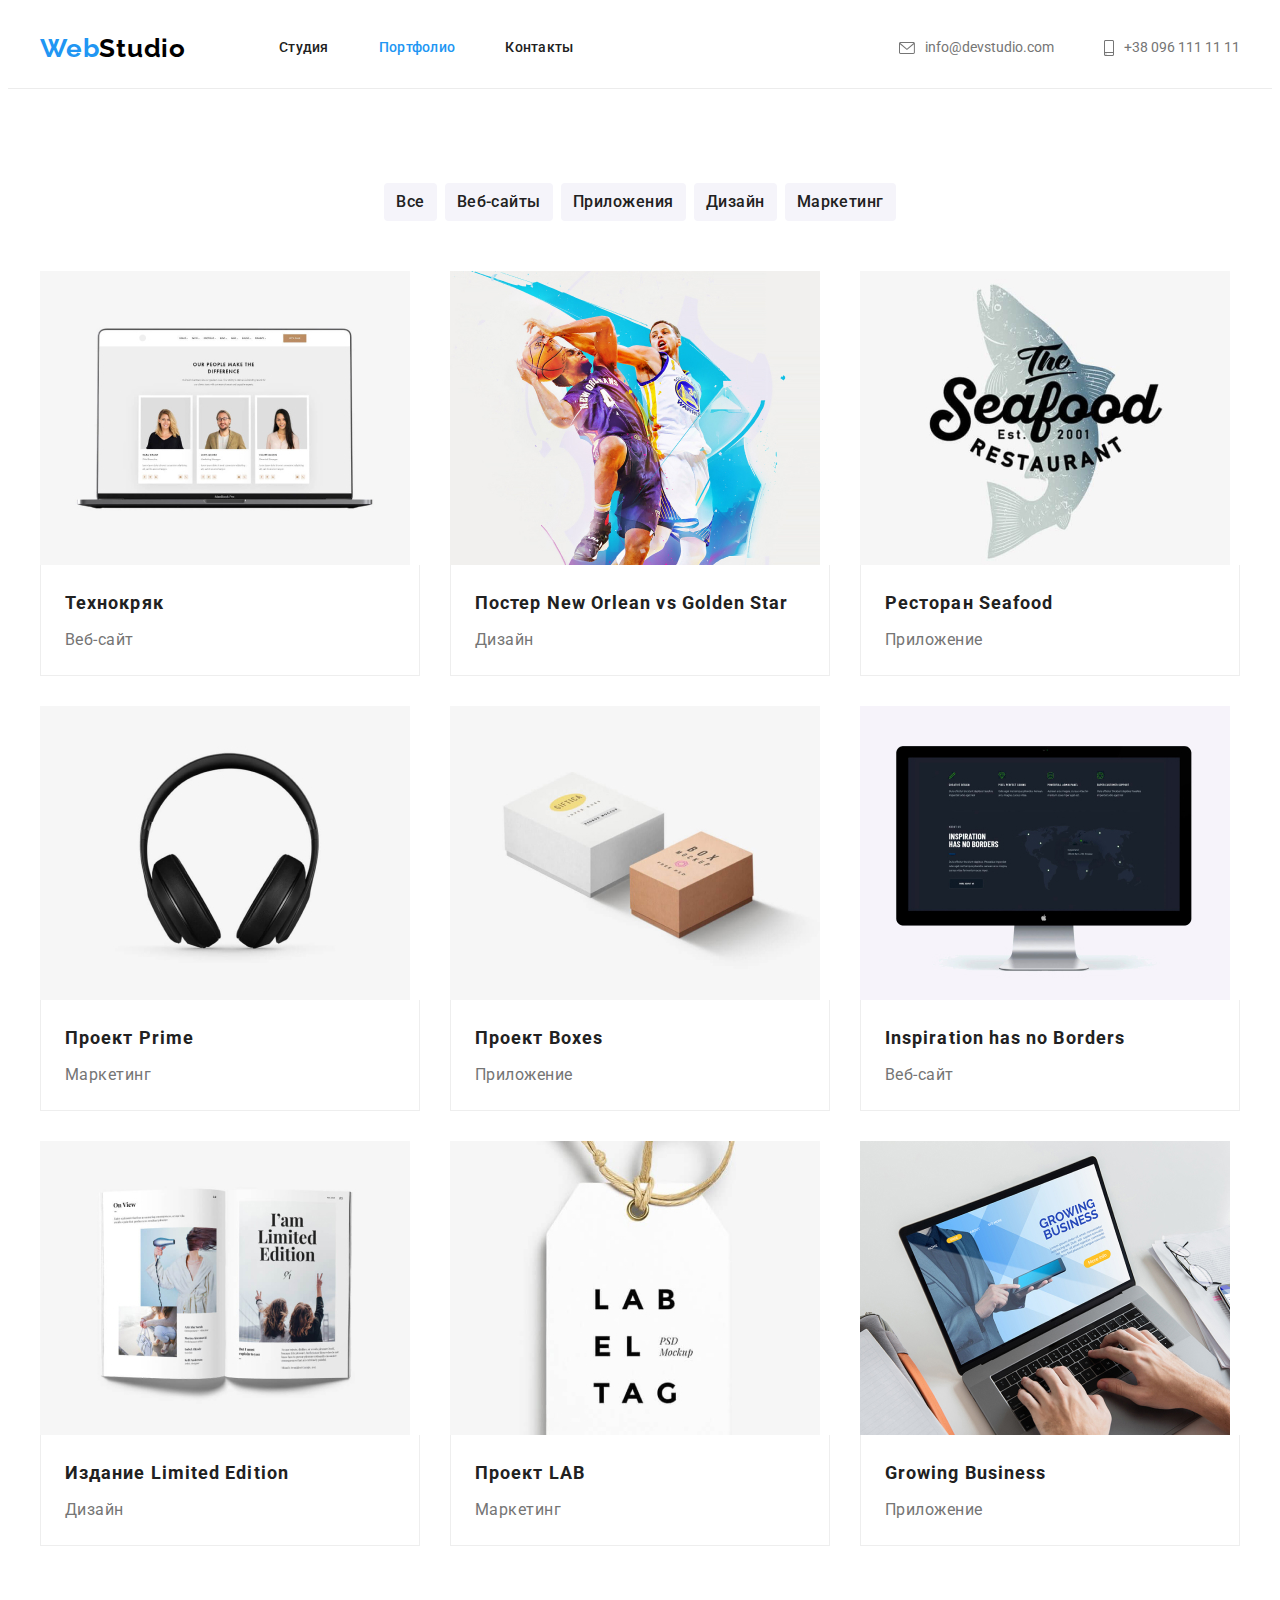
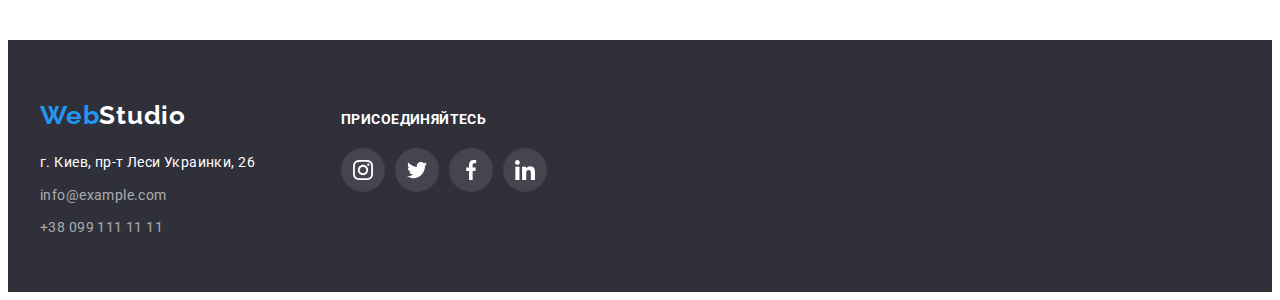
==== commit fd3e8b1e: "test 3" ====
--- a/portfolio.html
+++ b/portfolio.html
@@ -33,7 +33,7 @@
                 <li class="contact-mail">
                     <a href="mailto:info@devstudio.com" class="contact-link tex-dec">
                         <svg class="mail_img">
-                            <use href="./img/sprite.svg#icon-mail" width="16" hight="12"></use>
+                            <use href="./img/sprite.svg#icon-mail"></use>
                         </svg>
                         info@devstudio.com
                     </a>
@@ -41,7 +41,7 @@
                 <li class="contact-tel">
                     <a href="tel:+380961111111" class="contact-link tex-dec">
                         <svg class="phone_img">
-                            <use href="./img/sprite.svg#icon-smartphone" width="10" hight="16"></use>
+                            <use href="./img/sprite.svg#icon-smartphone"></use>
                         </svg>
                         +38 096 111 11 11
                     </a>
@@ -185,28 +185,28 @@
             <ul class="soc-list list">
                 <li class="soc-list-item">
                     <a href="" class="soc-list-link">
-                        <svg class="soc-list-icon" width="20" hight="20"></svg>>
+                        <svg class="soc-list-icon">
                             <use href="./img/sprite.svg#instagram"></use>
                         </svg>
                     </a>
                 </li>
                 <li class="soc-list-item">
                     <a href="" class="soc-list-link">
-                        <svg class="soc-list-icon" width="20" hight="20"></svg>>
+                        <svg class="soc-list-icon">
                             <use href="./img/sprite.svg#twitter"></use>
                         </svg>
                     </a>
                 </li>
                 <li class="soc-list-item">
                     <a href="" class="soc-list-link">
-                        <svg class="soc-list-icon" width="20" hight="20"></svg>>
+                        <svg class="soc-list-icon">
                             <use href="./img/sprite.svg#facebook"></use>
                         </svg>
                     </a>
                 </li>
                 <li class="soc-list-item">
                     <a href="" class="soc-list-link">
-                        <svg class="soc-list-icon" width="20" hight="20"></svg>>
+                        <svg class="soc-list-icon">
                             <use href="./img/sprite.svg#linkedin"></use>
                         </svg>
                     </a>
